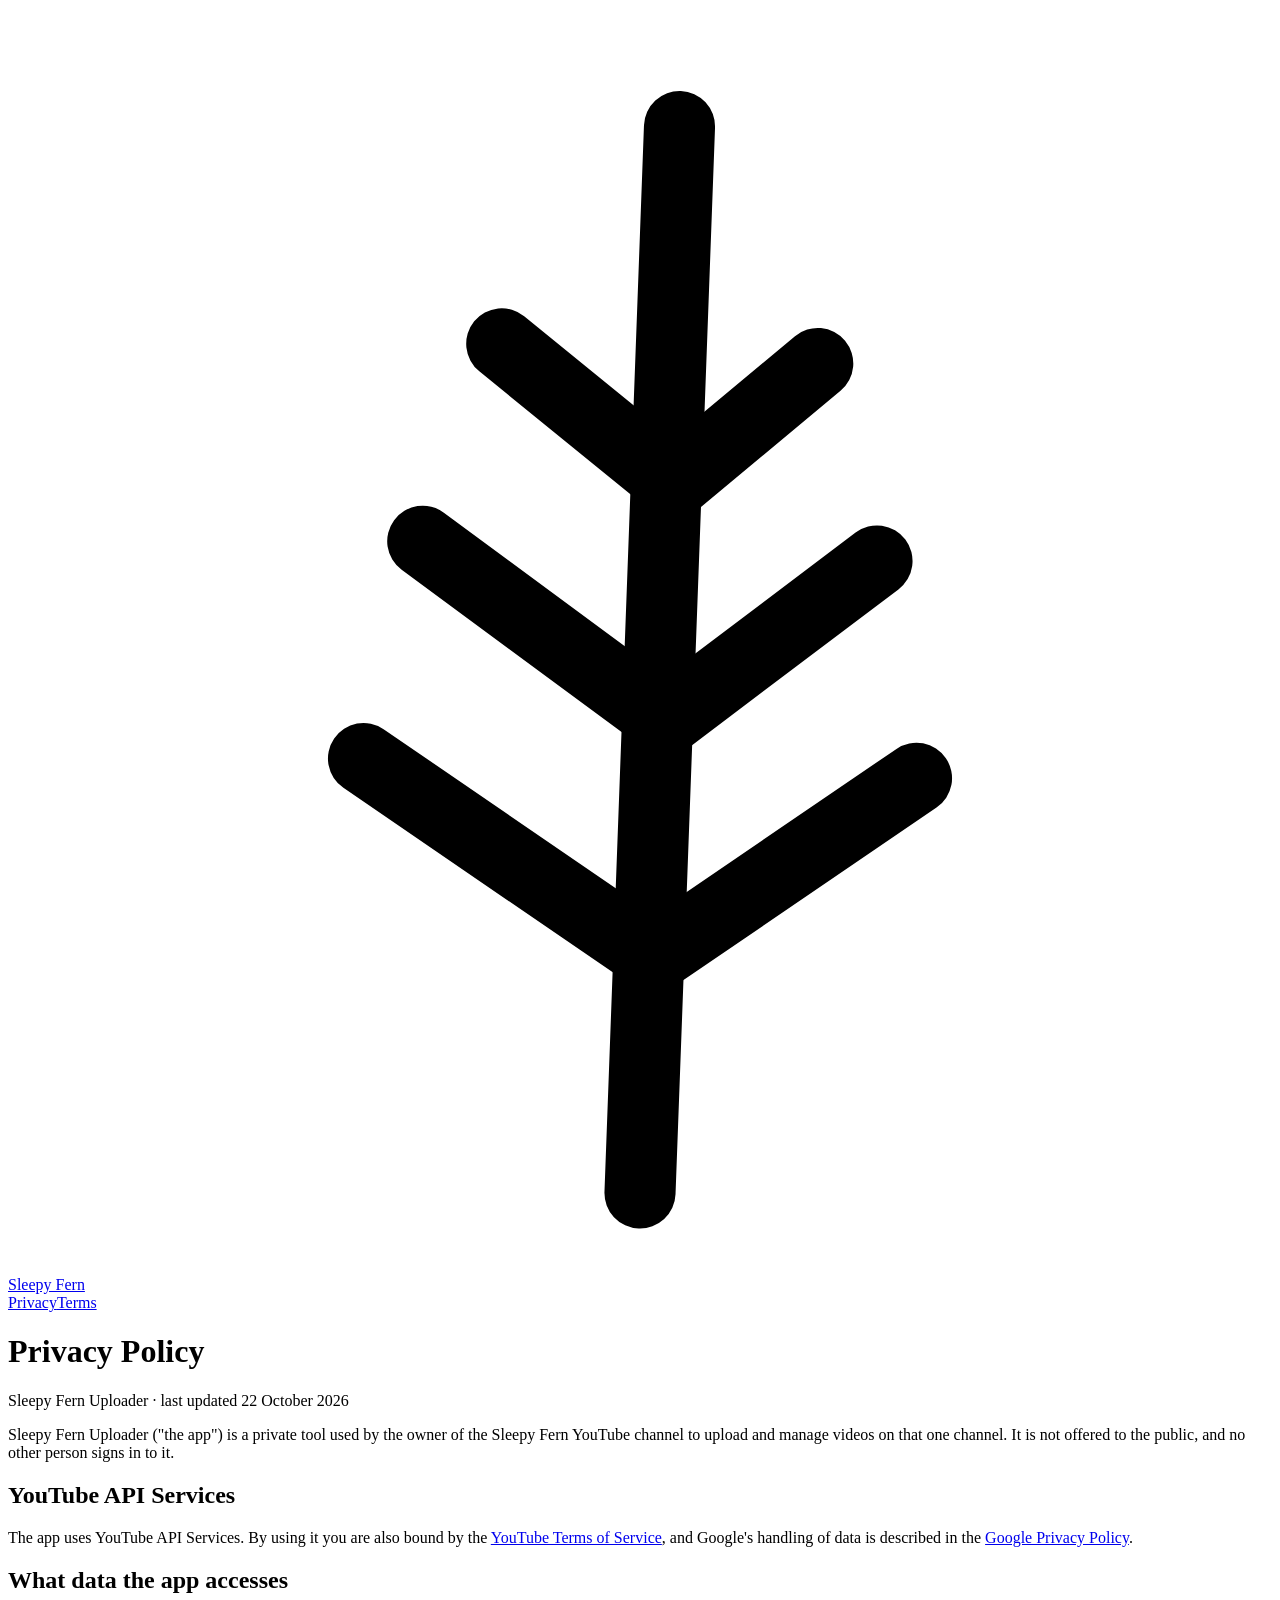
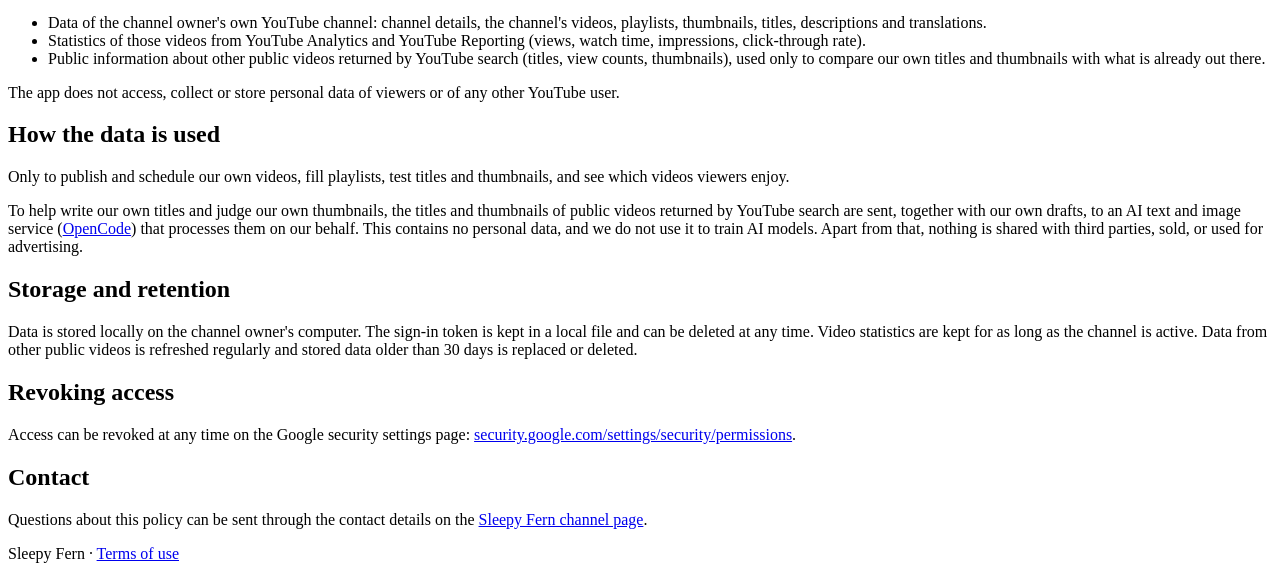
==== privacy.html @ ad76b2ed "Keep the pages out of search engines (noindex) Co-Authored-By: Claude Opus 5.5 <noreply@anthropic.co" ====
<!doctype html>
<html lang="en">
<head>
  <meta charset="utf-8">
  <meta name="viewport" content="width=device-width, initial-scale=1">
  <meta name="robots" content="noindex, nofollow, noarchive">
  <title>Privacy Policy</title>
  <meta name="description" content="Privacy policy of Sleepy Fern Uploader, the tool that publishes videos on the Sleepy Fern YouTube channel.">
  <link rel="stylesheet" href="style.css">
</head>
<body>
<main>
  <header>
    <svg viewBox="0 0 32 32" fill="none" stroke="currentColor" stroke-width="1.8" stroke-linecap="round" aria-hidden="true">
      <path d="M16 30 L17 3"/><path d="M16.3 24 L9 19"/><path d="M16.4 24 L23 19.5"/><path d="M16.6 18 L10.5 13.5"/>
      <path d="M16.7 18 L22 14"/><path d="M16.8 12 L12.5 8.5"/><path d="M16.9 12 L20.5 9"/>
    </svg>
    <a href="./">Sleepy Fern</a>
    <nav><a href="privacy.html">Privacy</a><a href="terms.html">Terms</a></nav>
  </header>

  <h1>Privacy Policy</h1>
  <p class="lede">Sleepy Fern Uploader · last updated 22 October 2026</p>

  <p>Sleepy Fern Uploader ("the app") is a private tool used by the owner of the Sleepy Fern YouTube channel to
    upload and manage videos on that one channel. It is not offered to the public, and no other person signs in to it.</p>

  <h2>YouTube API Services</h2>
  <p>The app uses YouTube API Services. By using it you are also bound by the
    <a href="https://www.youtube.com/t/terms">YouTube Terms of Service</a>, and Google's handling of data is described in the
    <a href="https://policies.google.com/privacy">Google Privacy Policy</a>.</p>

  <h2>What data the app accesses</h2>
  <ul>
    <li>Data of the channel owner's own YouTube channel: channel details, the channel's videos, playlists,
      thumbnails, titles, descriptions and translations.</li>
    <li>Statistics of those videos from YouTube Analytics and YouTube Reporting (views, watch time, impressions,
      click-through rate).</li>
    <li>Public information about other public videos returned by YouTube search (titles, view counts, thumbnails),
      used only to compare our own titles and thumbnails with what is already out there.</li>
  </ul>
  <p>The app does not access, collect or store personal data of viewers or of any other YouTube user.</p>

  <h2>How the data is used</h2>
  <p>Only to publish and schedule our own videos, fill playlists, test titles and thumbnails, and see which videos
    viewers enjoy.</p>
  <p>To help write our own titles and judge our own thumbnails, the titles and thumbnails of public videos returned
    by YouTube search are sent, together with our own drafts, to an AI text and image service
    (<a href="https://opencode.ai">OpenCode</a>) that processes them on our behalf. This contains no personal data,
    and we do not use it to train AI models. Apart from that, nothing is shared with third parties, sold, or used for
    advertising.</p>

  <h2>Storage and retention</h2>
  <p>Data is stored locally on the channel owner's computer. The sign-in token is kept in a local file and can be
    deleted at any time. Video statistics are kept for as long as the channel is active. Data from other public videos
    is refreshed regularly and stored data older than 30 days is replaced or deleted.</p>

  <h2>Revoking access</h2>
  <p>Access can be revoked at any time on the Google security settings page:
    <a href="https://security.google.com/settings/security/permissions">security.google.com/settings/security/permissions</a>.</p>

  <h2>Contact</h2>
  <p>Questions about this policy can be sent through the contact details on the
    <a href="https://www.youtube.com/@sleepyfernsounds/about">Sleepy Fern channel page</a>.</p>

  <footer>Sleepy Fern · <a href="terms.html">Terms of use</a></footer>
</main>
</body>
</html>
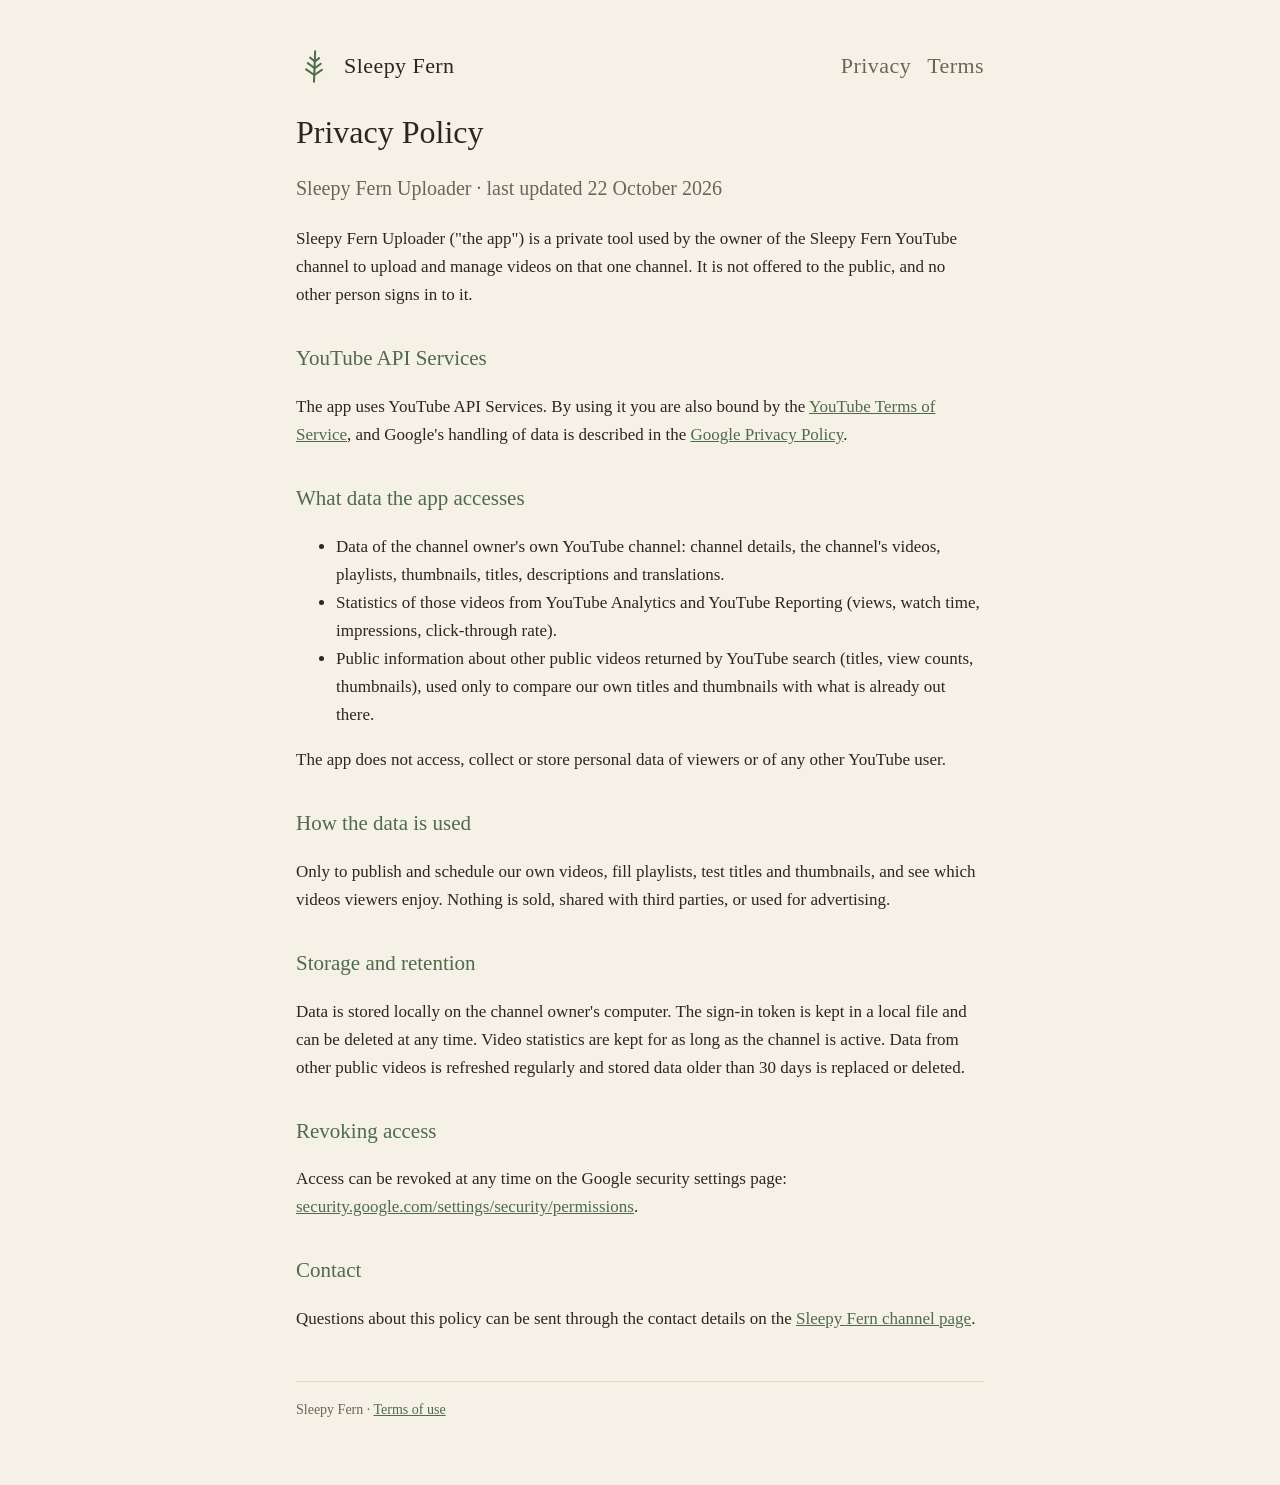
==== commit 0a361025: "Sleepy Fern home page, privacy policy and terms Co-Authored-By: Claude Opus 5.5 <noreply@anthropic.c" ====
--- a/privacy.html
+++ b/privacy.html
@@ -3,7 +3,6 @@
 <head>
   <meta charset="utf-8">
   <meta name="viewport" content="width=device-width, initial-scale=1">
-  <meta name="robots" content="noindex, nofollow, noarchive">
   <title>Privacy Policy</title>
   <meta name="description" content="Privacy policy of Sleepy Fern Uploader, the tool that publishes videos on the Sleepy Fern YouTube channel.">
   <link rel="stylesheet" href="style.css">
@@ -43,12 +42,7 @@
 
   <h2>How the data is used</h2>
   <p>Only to publish and schedule our own videos, fill playlists, test titles and thumbnails, and see which videos
-    viewers enjoy.</p>
-  <p>To help write our own titles and judge our own thumbnails, the titles and thumbnails of public videos returned
-    by YouTube search are sent, together with our own drafts, to an AI text and image service
-    (<a href="https://opencode.ai">OpenCode</a>) that processes them on our behalf. This contains no personal data,
-    and we do not use it to train AI models. Apart from that, nothing is shared with third parties, sold, or used for
-    advertising.</p>
+    viewers enjoy. Nothing is sold, shared with third parties, or used for advertising.</p>
 
   <h2>Storage and retention</h2>
   <p>Data is stored locally on the channel owner's computer. The sign-in token is kept in a local file and can be
--- a/style.css
+++ b/style.css
@@ -0,0 +1,43 @@
+:root {
+  --bg: #f6f1e7;
+  --ink: #2b2620;
+  --muted: #6d6458;
+  --accent: #4f6b4a;
+  --card: #fffaf0;
+  --line: #e2d8c6;
+}
+@media (prefers-color-scheme: dark) {
+  :root {
+    --bg: #15130f;
+    --ink: #efe7d8;
+    --muted: #b3a894;
+    --accent: #9fbf8f;
+    --card: #1e1b16;
+    --line: #34302a;
+  }
+}
+* { box-sizing: border-box; }
+body {
+  margin: 0;
+  background: var(--bg);
+  color: var(--ink);
+  font: 17px/1.65 Georgia, "Iowan Old Style", "Palatino Linotype", serif;
+}
+main { max-width: 720px; margin: 0 auto; padding: 48px 16px 64px; }
+header { display: flex; align-items: center; gap: 12px; margin-bottom: 28px; }
+header svg { width: 36px; height: 36px; color: var(--accent); flex: none; }
+header a { color: var(--ink); text-decoration: none; font-size: 22px; letter-spacing: 0.02em; }
+nav { margin-left: auto; display: flex; gap: 16px; font-size: 15px; }
+nav a { color: var(--muted); }
+h1 { font-weight: normal; font-size: 32px; line-height: 1.25; margin: 0 0 12px; }
+h2 { font-weight: normal; font-size: 21px; margin: 32px 0 6px; color: var(--accent); }
+p, li { color: var(--ink); }
+.lede { font-size: 20px; color: var(--muted); }
+.card { background: var(--card); border: 1px solid var(--line); border-radius: 10px; padding: 18px 20px; margin: 22px 0; }
+a { color: var(--accent); }
+footer { margin-top: 48px; padding-top: 16px; border-top: 1px solid var(--line); font-size: 14px; color: var(--muted); }
+@media (max-width: 520px) {
+  header { flex-wrap: wrap; }
+  nav { margin-left: 0; width: 100%; }
+  h1 { font-size: 27px; }
+}
